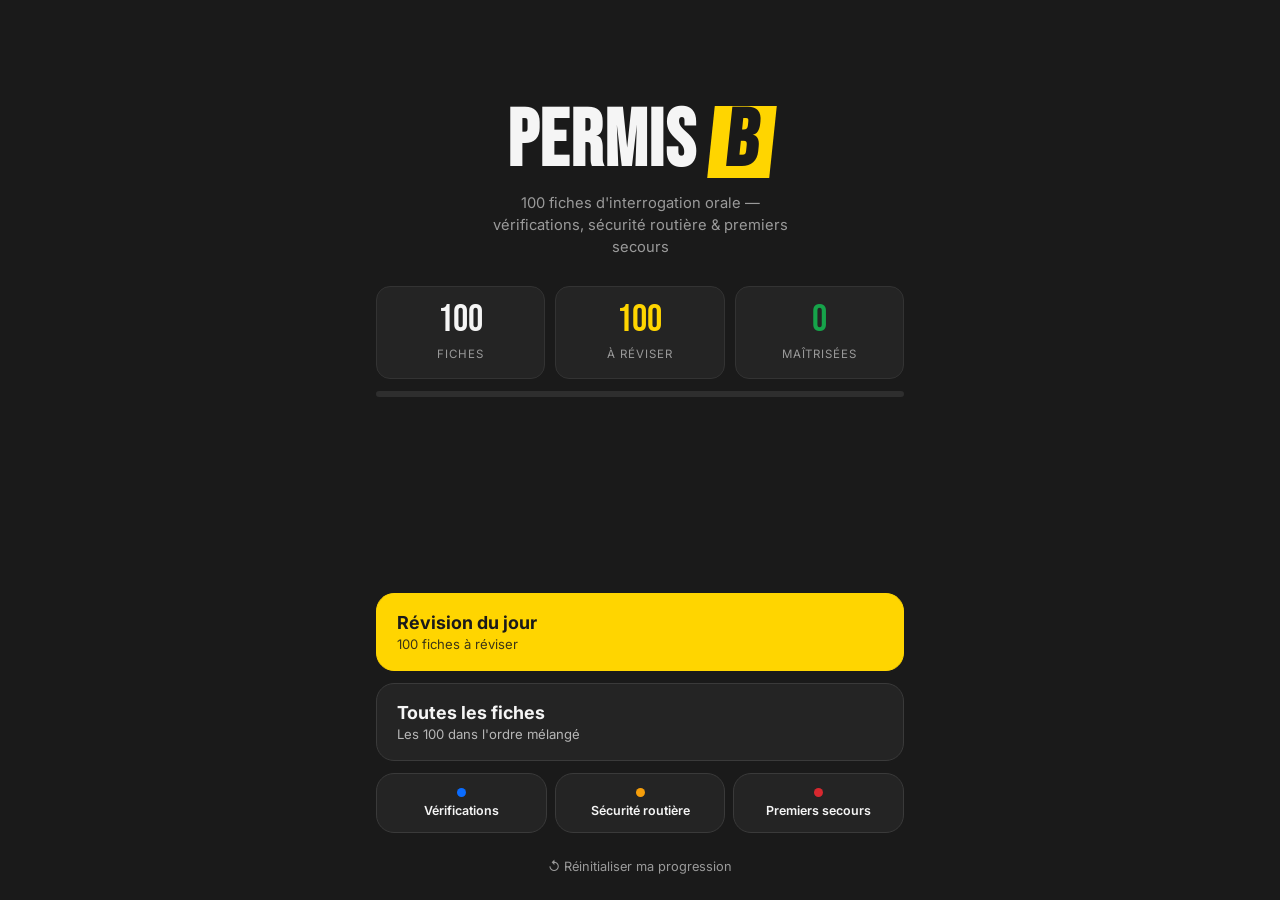
==== index.html @ 2242939f "permis revision v2" ====
<!DOCTYPE html>
<html lang="fr">
<head>
  <meta charset="UTF-8">
  <meta name="viewport" content="width=device-width, initial-scale=1.0, viewport-fit=cover, maximum-scale=1.0, user-scalable=no">
  <meta name="theme-color" content="#1a1a1a">
  <meta name="apple-mobile-web-app-capable" content="yes">
  <meta name="apple-mobile-web-app-status-bar-style" content="black-translucent">
  <meta name="mobile-web-app-capable" content="yes">
  <title>Permis B — 100 fiches</title>
  <link rel="manifest" href="manifest.webmanifest">
  <link href="https://fonts.googleapis.com/css2?family=Bebas+Neue&family=Inter:wght@400;500;600;700;900&display=swap" rel="stylesheet">
  <link rel="stylesheet" href="css/styles.css">
</head>
<body>
  <!-- ÉCRAN D'ACCUEIL -->
  <section id="screen-home" class="screen is-active">
    <header class="home-header">
      <h1>PERMIS <span class="hl">B</span></h1>
      <p class="tagline">100 fiches d'interrogation orale — vérifications, sécurité routière &amp; premiers secours</p>
    </header>

    <div class="stats" id="stats">
      <div class="stat"><span class="stat-num" id="stat-total">0</span><span class="stat-lbl">fiches</span></div>
      <div class="stat stat-due"><span class="stat-num" id="stat-due">0</span><span class="stat-lbl">à réviser</span></div>
      <div class="stat stat-ok"><span class="stat-num" id="stat-mastered">0</span><span class="stat-lbl">maîtrisées</span></div>
    </div>

    <div class="progress-line"><div class="progress-line-fill" id="home-progress"></div></div>

    <nav class="modes">
      <button class="mode-btn mode-primary" data-mode="today">
        <span class="mode-title">Révision du jour</span>
        <span class="mode-sub" id="today-sub">Cartes dues aujourd'hui</span>
      </button>
      <button class="mode-btn" data-mode="all">
        <span class="mode-title">Toutes les fiches</span>
        <span class="mode-sub">Les 100 dans l'ordre mélangé</span>
      </button>
      <div class="theme-row">
        <button class="mode-btn mode-small" data-mode="theme" data-theme="verification"><span class="dot dot-verif"></span>Vérifications</button>
        <button class="mode-btn mode-small" data-mode="theme" data-theme="securite_routiere"><span class="dot dot-secu"></span>Sécurité routière</button>
        <button class="mode-btn mode-small" data-mode="theme" data-theme="premiers_secours"><span class="dot dot-secours"></span>Premiers secours</button>
      </div>
    </nav>

    <button class="reset-link" id="reset-btn">↺ Réinitialiser ma progression</button>
  </section>

  <!-- ÉCRAN DE RÉVISION -->
  <section id="screen-study" class="screen">
    <div class="study-top">
      <button class="icon-btn" id="back-btn" aria-label="Retour">‹</button>
      <div class="study-progress"><div class="study-progress-fill" id="study-progress"></div></div>
      <span class="study-count" id="study-count">0/0</span>
    </div>

    <div class="card-wrap">
      <article class="card" id="card">
        <div class="card-scroll">
          <div class="card-badge" id="card-badge">Fiche 1</div>
          <figure class="card-photo" id="card-photo" hidden><img id="card-photo-img" alt="Illustration de la fiche"></figure>
          <div id="card-questions"></div>
          <div id="card-answers" class="answers" hidden></div>
        </div>
      </article>
    </div>

    <div class="actions">
      <button class="reveal-btn" id="reveal-btn">Voir les réponses</button>
      <div class="grade-row" id="grade-row" hidden>
        <button class="grade grade-again" data-grade="again">À revoir</button>
        <button class="grade grade-hard" data-grade="hard">Difficile</button>
        <button class="grade grade-good" data-grade="good">Je savais</button>
      </div>
    </div>
  </section>

  <!-- ÉCRAN FIN DE SESSION -->
  <section id="screen-done" class="screen">
    <div class="done-inner">
      <div class="done-emoji">🎉</div>
      <h2>Session terminée</h2>
      <p id="done-summary"></p>
      <button class="mode-btn mode-primary" id="done-home">Retour à l'accueil</button>
    </div>
  </section>

  <script src="js/data.js"></script>
  <script src="js/srs.js"></script>
  <script src="js/app.js"></script>
</body>
</html>
---- css/styles.css ----
:root{
  --asphalt:#1a1a1a;
  --asphalt-2:#242424;
  --asphalt-3:#2e2e2e;
  --yellow:#FFD500;
  --yellow-dark:#E5C000;
  --red:#D7282F;
  --blue:#0a6cff;
  --green:#16a34a;
  --orange:#f59e0b;
  --line:#f5f5f5;
  --muted:#9a9a9a;
  --radius:18px;
  --safe-b:env(safe-area-inset-bottom,0px);
  --safe-t:env(safe-area-inset-top,0px);
}
*{margin:0;padding:0;box-sizing:border-box;-webkit-tap-highlight-color:transparent;}
[hidden]{display:none!important;}
html,body{height:100%;max-width:100%;overflow-x:hidden;}
body{
  font-family:'Inter',system-ui,sans-serif;
  background:var(--asphalt);
  color:var(--line);
  line-height:1.5;
  overflow:hidden;
  overscroll-behavior:none;
}

/* ---------- structure écrans ---------- */
.screen{
  position:fixed;inset:0;
  display:none;flex-direction:column;
  padding:calc(16px + var(--safe-t)) 16px calc(16px + var(--safe-b));
  width:100%;max-width:560px;margin:0 auto;
  overflow-x:hidden;
}
.screen.is-active{display:flex;}

/* ---------- accueil ---------- */
.home-header{margin-top:8vh;text-align:center;}
.home-header h1{
  font-family:'Bebas Neue',sans-serif;
  font-size:clamp(2.8rem,15vw,5rem);
  letter-spacing:.02em;line-height:.9;overflow-wrap:break-word;
}
.home-header h1 .hl{
  color:var(--asphalt);background:var(--yellow);
  padding:0 .18em;display:inline-block;transform:skew(-6deg);
}
.tagline{color:var(--muted);font-size:.92rem;margin:14px auto 0;max-width:330px;}

.stats{display:flex;gap:10px;margin:28px 0 12px;}
.stat{
  flex:1;min-width:0;background:var(--asphalt-2);border-radius:14px;
  padding:14px 8px;text-align:center;border:1px solid #333;
}
.stat-num{display:block;font-family:'Bebas Neue',sans-serif;font-size:2.4rem;line-height:1;}
.stat-lbl{font-size:.72rem;text-transform:uppercase;letter-spacing:.08em;color:var(--muted);}
.stat-due .stat-num{color:var(--yellow);}
.stat-ok .stat-num{color:var(--green);}

.progress-line{height:6px;background:var(--asphalt-3);border-radius:99px;overflow:hidden;margin-bottom:auto;}
.progress-line-fill{height:100%;width:0;background:var(--green);border-radius:99px;transition:width .4s;}

.modes{display:flex;flex-direction:column;gap:12px;margin:24px 0 16px;}
.mode-btn{
  font-family:inherit;color:var(--line);
  background:var(--asphalt-2);border:1px solid #3a3a3a;border-radius:var(--radius);
  padding:18px 20px;text-align:left;cursor:pointer;
  display:flex;flex-direction:column;gap:3px;transition:transform .08s,background .15s;
}
.mode-btn:active{transform:scale(.98);}
.mode-primary{background:var(--yellow);color:var(--asphalt);border-color:var(--yellow);}
.mode-title{font-weight:700;font-size:1.12rem;}
.mode-sub{font-size:.82rem;opacity:.7;}
.mode-primary .mode-sub{opacity:.85;}
.theme-row{display:flex;gap:8px;}
.mode-small{flex:1;min-width:0;padding:14px 8px;align-items:center;text-align:center;
  font-size:.78rem;font-weight:600;flex-direction:column;justify-content:center;gap:6px;}
.dot{width:9px;height:9px;border-radius:99px;display:inline-block;}
.dot-verif{background:var(--blue);}
.dot-secu{background:var(--orange);}
.dot-secours{background:var(--red);}

.reset-link{
  background:none;border:none;color:var(--muted);font-family:inherit;
  font-size:.8rem;padding:10px;cursor:pointer;align-self:center;
}

/* ---------- révision : barre haute ---------- */
.study-top{display:flex;align-items:center;gap:12px;margin-bottom:14px;}
.icon-btn{
  width:40px;height:40px;flex:0 0 40px;border-radius:12px;border:1px solid #3a3a3a;
  background:var(--asphalt-2);color:var(--line);font-size:1.6rem;line-height:1;cursor:pointer;
}
.study-progress{flex:1;height:6px;background:var(--asphalt-3);border-radius:99px;overflow:hidden;}
.study-progress-fill{height:100%;width:0;background:var(--yellow);border-radius:99px;transition:width .3s;}
.study-count{font-family:'Bebas Neue',sans-serif;font-size:1.3rem;color:var(--muted);min-width:48px;text-align:right;}

/* ---------- carte ---------- */
.card-wrap{flex:1;min-height:0;display:flex;}
.card{
  flex:1;background:#fff;color:var(--asphalt);border-radius:22px;
  box-shadow:0 10px 30px rgba(0,0,0,.4);display:flex;min-height:0;overflow:hidden;
}
.card-scroll{flex:1;overflow-y:auto;padding:22px 20px 24px;-webkit-overflow-scrolling:touch;}
.card-badge{
  display:inline-block;font-family:'Bebas Neue',sans-serif;font-size:1.05rem;
  letter-spacing:.04em;background:var(--asphalt);color:#fff;border-radius:8px;
  padding:3px 12px;margin-bottom:16px;
}
.card-photo{margin-bottom:16px;border-radius:14px;overflow:hidden;background:#eee;}
.card-photo img{width:100%;display:block;}

.qitem{margin-bottom:16px;}
.qitem:last-child{margin-bottom:0;}
.role-tag{
  display:inline-block;font-size:.68rem;font-weight:700;text-transform:uppercase;
  letter-spacing:.06em;padding:3px 9px;border-radius:99px;margin-bottom:6px;color:#fff;
}
.role-verification{background:var(--blue);}
.role-manipulation{background:#0a3a8a;}
.role-securite_routiere{background:var(--orange);color:#1a1a1a;}
.role-premiers_secours{background:var(--red);}
.qtext{font-weight:600;font-size:1.06rem;}
.atext{margin-top:7px;color:#333;font-size:1rem;white-space:pre-line;
  border-left:3px solid var(--yellow);padding:4px 0 4px 12px;background:#fffbe6;border-radius:0 8px 8px 0;}
.atext.empty{color:#888;font-style:italic;background:#f4f4f4;border-left-color:#ccc;}

.answers{margin-top:6px;}
.divider{height:1px;background:#eee;margin:18px 0;}

/* ---------- actions bas ---------- */
.actions{padding-top:16px;}
.reveal-btn{
  width:100%;padding:18px;border:none;border-radius:16px;cursor:pointer;
  font-family:inherit;font-weight:700;font-size:1.1rem;background:var(--yellow);color:var(--asphalt);
}
.reveal-btn:active{transform:scale(.99);}
.grade-row{display:flex;gap:10px;}
.grade{
  flex:1;padding:16px 8px;border:none;border-radius:16px;cursor:pointer;
  font-family:inherit;font-weight:700;font-size:.98rem;color:#fff;
  display:flex;flex-direction:column;align-items:center;gap:2px;line-height:1.1;
}
.grade small{font-weight:500;font-size:.66rem;opacity:.85;}
.grade:active{transform:scale(.97);}
.grade-again{background:var(--red);}
.grade-hard{background:var(--orange);color:#1a1a1a;}
.grade-good{background:var(--green);}

/* ---------- fin ---------- */
#screen-done .done-inner{margin:auto;text-align:center;display:flex;flex-direction:column;gap:14px;align-items:center;}
.done-emoji{font-size:4rem;}
#screen-done h2{font-family:'Bebas Neue',sans-serif;font-size:2.6rem;}
#done-summary{color:var(--muted);max-width:300px;}
#done-home{max-width:280px;}

@media(min-width:480px){ .home-header{margin-top:10vh;} }
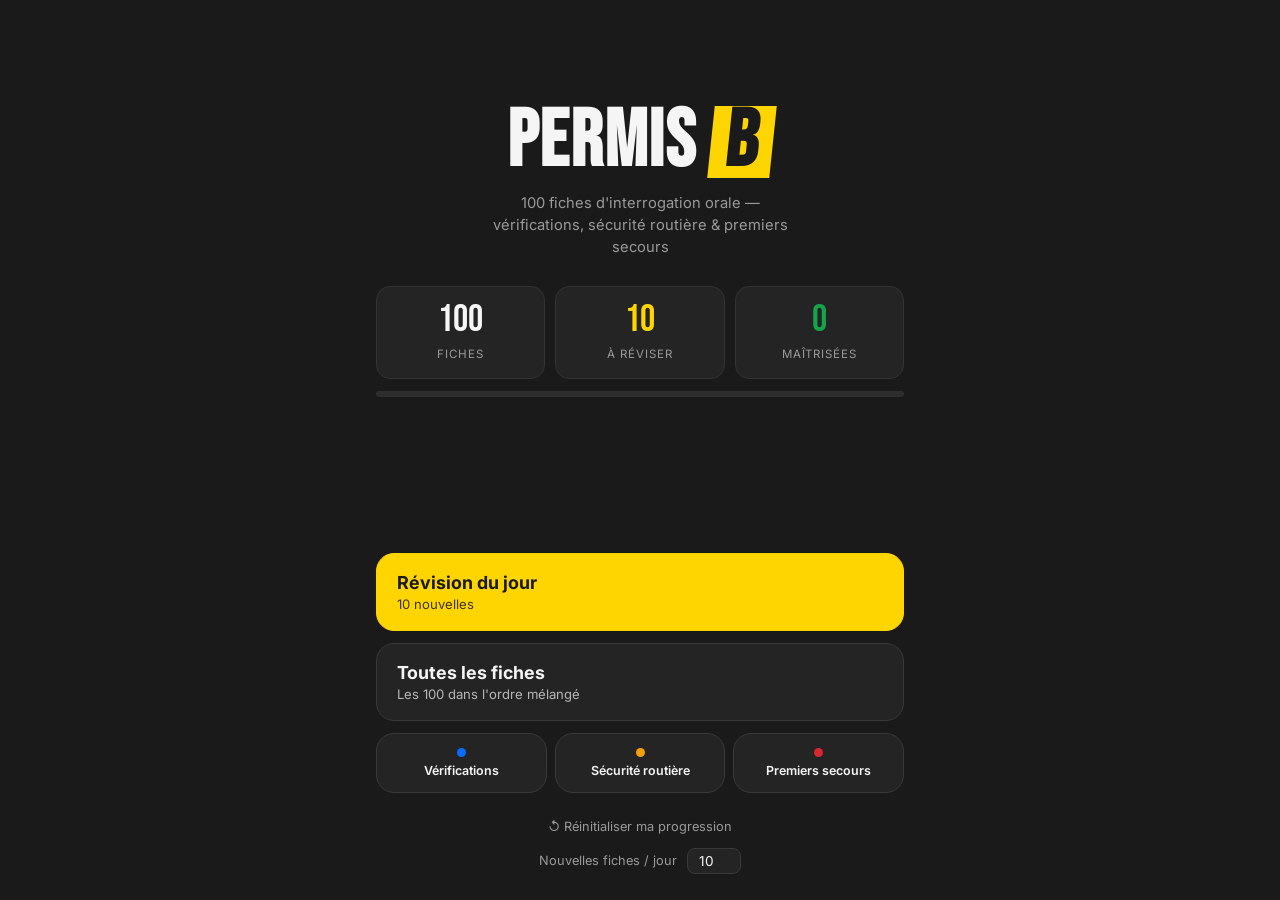
==== commit 54035716: "Settings + rewrite some texts" ====
--- a/index.html
+++ b/index.html
@@ -45,6 +45,10 @@
     </nav>
 
     <button class="reset-link" id="reset-btn">↺ Réinitialiser ma progression</button>
+    <div class="settings-row">
+      <label for="setting-new-per-day">Nouvelles fiches / jour</label>
+      <input type="number" id="setting-new-per-day" min="1" max="100" value="10">
+    </div>
   </section>
 
   <!-- ÉCRAN DE RÉVISION -->
--- a/css/styles.css
+++ b/css/styles.css
@@ -86,6 +86,15 @@
   background:none;border:none;color:var(--muted);font-family:inherit;
   font-size:.8rem;padding:10px;cursor:pointer;align-self:center;
 }
+.settings-row{
+  display:flex;align-items:center;justify-content:center;gap:10px;
+  color:var(--muted);font-size:.8rem;padding:4px 10px 10px;
+}
+.settings-row input[type=number]{
+  width:54px;background:var(--asphalt-2);border:1px solid #3a3a3a;
+  border-radius:8px;color:var(--line);font-family:inherit;font-size:.85rem;
+  padding:4px 8px;text-align:center;
+}
 
 /* ---------- révision : barre haute ---------- */
 .study-top{display:flex;align-items:center;gap:12px;margin-bottom:14px;}
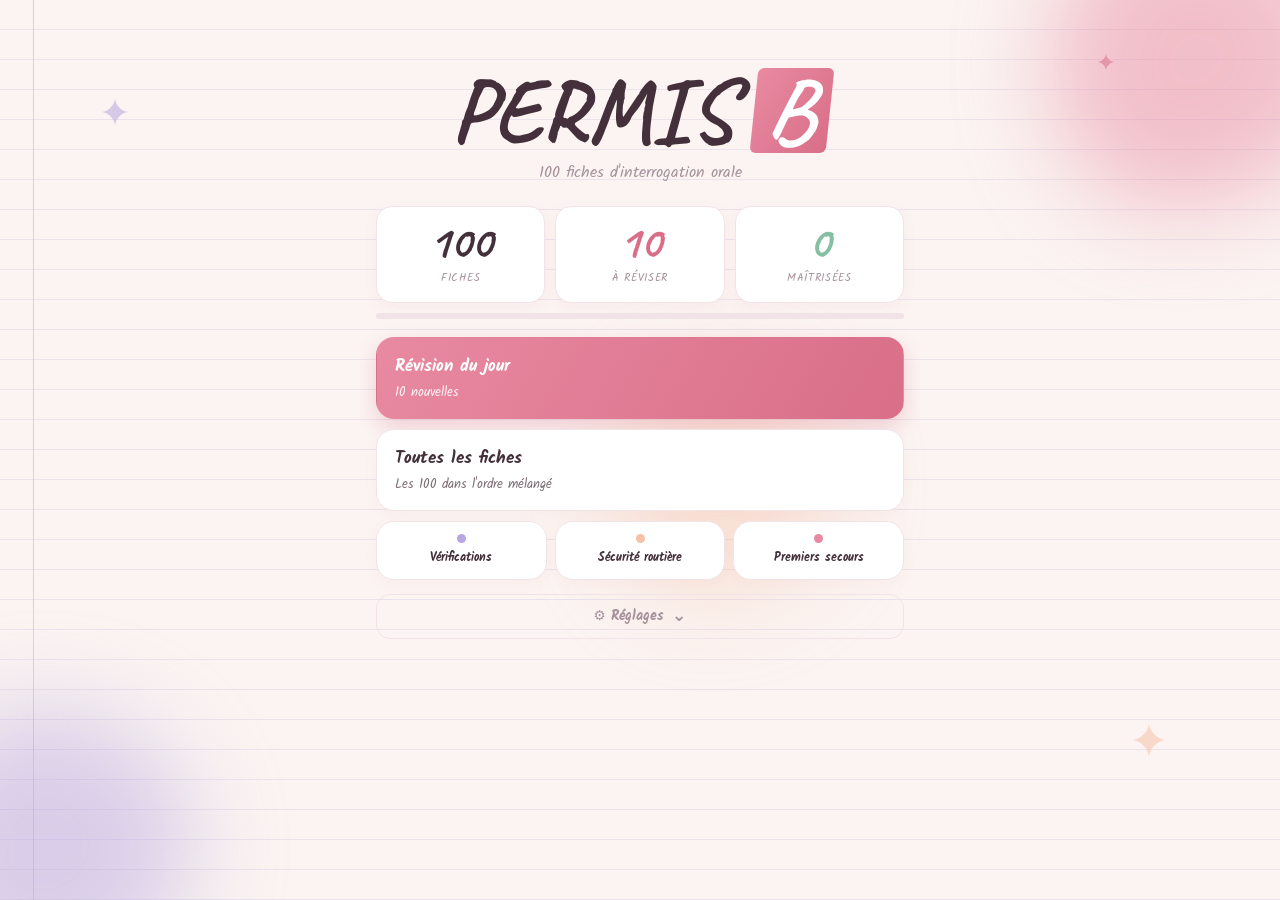
==== commit ad75ae84: "UI, UX rework" ====
--- a/index.html
+++ b/index.html
@@ -3,21 +3,31 @@
 <head>
   <meta charset="UTF-8">
   <meta name="viewport" content="width=device-width, initial-scale=1.0, viewport-fit=cover, maximum-scale=1.0, user-scalable=no">
-  <meta name="theme-color" content="#1a1a1a">
-  <meta name="apple-mobile-web-app-capable" content="yes">
-  <meta name="apple-mobile-web-app-status-bar-style" content="black-translucent">
-  <meta name="mobile-web-app-capable" content="yes">
+  <meta name="theme-color" content="#FBF4F2">
   <title>Permis B — 100 fiches</title>
-  <link rel="manifest" href="manifest.webmanifest">
-  <link href="https://fonts.googleapis.com/css2?family=Bebas+Neue&family=Inter:wght@400;500;600;700;900&display=swap" rel="stylesheet">
+  <link rel="preconnect" href="https://fonts.googleapis.com">
+  <link rel="preconnect" href="https://fonts.gstatic.com" crossorigin>
+  <link href="https://fonts.googleapis.com/css2?family=Caveat:wght@500;700&family=Kalam:wght@400;700&display=swap" rel="stylesheet">
   <link rel="stylesheet" href="css/styles.css">
 </head>
 <body>
+  <!-- décor abstrait -->
+  <div class="bg-decor" aria-hidden="true">
+    <span class="blob blob-1"></span>
+    <span class="blob blob-2"></span>
+    <span class="blob blob-3"></span>
+
+    <!-- petites étoiles SVG (recolorées via la palette) -->
+    <svg class="doodle spark spark-1" viewBox="0 0 24 24"><path d="M12 0c1.1 6.3 5.7 10.9 12 12-6.3 1.1-10.9 5.7-12 12-1.1-6.3-5.7-10.9-12-12C6.3 10.9 10.9 6.3 12 0Z"/></svg>
+    <svg class="doodle spark spark-2" viewBox="0 0 24 24"><path d="M12 0c1.1 6.3 5.7 10.9 12 12-6.3 1.1-10.9 5.7-12 12-1.1-6.3-5.7-10.9-12-12C6.3 10.9 10.9 6.3 12 0Z"/></svg>
+    <svg class="doodle spark spark-3" viewBox="0 0 24 24"><path d="M12 0c1.1 6.3 5.7 10.9 12 12-6.3 1.1-10.9 5.7-12 12-1.1-6.3-5.7-10.9-12-12C6.3 10.9 10.9 6.3 12 0Z"/></svg>
+  </div>
+
   <!-- ÉCRAN D'ACCUEIL -->
   <section id="screen-home" class="screen is-active">
     <header class="home-header">
       <h1>PERMIS <span class="hl">B</span></h1>
-      <p class="tagline">100 fiches d'interrogation orale — vérifications, sécurité routière &amp; premiers secours</p>
+      <p class="tagline">100 fiches d'interrogation orale</p>
     </header>
 
     <div class="stats" id="stats">
@@ -44,10 +54,22 @@
       </div>
     </nav>
 
-    <button class="reset-link" id="reset-btn">↺ Réinitialiser ma progression</button>
-    <div class="settings-row">
-      <label for="setting-new-per-day">Nouvelles fiches / jour</label>
-      <input type="number" id="setting-new-per-day" min="1" max="100" value="10">
+    <div class="settings">
+      <button class="settings-toggle" id="settings-toggle" aria-expanded="false" aria-controls="settings-panel">
+        <span>⚙ Réglages</span>
+        <span class="chev">⌄</span>
+      </button>
+      <div class="settings-panel" id="settings-panel" hidden>
+        <div class="setting">
+          <span class="setting-label">Nouvelles fiches / jour</span>
+          <div class="stepper">
+            <button class="step-btn" id="npd-minus" aria-label="Diminuer">−</button>
+            <span class="step-val" id="setting-new-per-day-val">10</span>
+            <button class="step-btn" id="npd-plus" aria-label="Augmenter">+</button>
+          </div>
+        </div>
+        <button class="reset-link" id="reset-btn">↺ Réinitialiser ma progression</button>
+      </div>
     </div>
   </section>
 
@@ -73,9 +95,9 @@
     <div class="actions">
       <button class="reveal-btn" id="reveal-btn">Voir les réponses</button>
       <div class="grade-row" id="grade-row" hidden>
-        <button class="grade grade-again" data-grade="again">À revoir</button>
-        <button class="grade grade-hard" data-grade="hard">Difficile</button>
-        <button class="grade grade-good" data-grade="good">Je savais</button>
+        <button class="grade grade-again" data-grade="again">À revoir<small id="iv-again"></small></button>
+        <button class="grade grade-hard" data-grade="hard">Difficile<small id="iv-hard"></small></button>
+        <button class="grade grade-good" data-grade="good">Je savais<small id="iv-good"></small></button>
       </div>
     </div>
   </section>
--- a/css/styles.css
+++ b/css/styles.css
@@ -1,15 +1,18 @@
 :root{
-  --asphalt:#1a1a1a;
-  --asphalt-2:#242424;
-  --asphalt-3:#2e2e2e;
-  --yellow:#FFD500;
-  --yellow-dark:#E5C000;
-  --red:#D7282F;
-  --blue:#0a6cff;
-  --green:#16a34a;
-  --orange:#f59e0b;
-  --line:#f5f5f5;
-  --muted:#9a9a9a;
+  /* palette douce, blog perso / abstrait */
+  --bg:#FBF4F2;          /* crème rosé */
+  --surface:#FFFFFF;
+  --surface-2:#FCEDF1;   /* rose très clair */
+  --ink:#43303A;         /* prune sombre chaud */
+  --muted:#A6929C;
+  --rose:#E88AA1;        /* accent principal */
+  --rose-deep:#D96E88;
+  --lavender:#B7A6E0;
+  --peach:#F6C2A6;
+  --sage:#86C0A2;        /* réussite */
+  --coral:#EE9079;       /* difficile */
+  --red:#E36C7C;         /* à revoir */
+  --line-soft:#F1E3E8;
   --radius:18px;
   --safe-b:env(safe-area-inset-bottom,0px);
   --safe-t:env(safe-area-inset-top,0px);
@@ -18,107 +21,159 @@
 [hidden]{display:none!important;}
 html,body{height:100%;max-width:100%;overflow-x:hidden;}
 body{
-  font-family:'Inter',system-ui,sans-serif;
-  background:var(--asphalt);
-  color:var(--line);
-  line-height:1.5;
+  font-family:'Kalam',system-ui,sans-serif;
+  color:var(--ink);
+  line-height:1.55;
   overflow:hidden;
   overscroll-behavior:none;
+  /* fond « cahier d'école » : marge rose + lignes Seyès */
+  background-color:var(--bg);
+  background-image:
+    linear-gradient(90deg, transparent 33px, rgba(227,108,124,.32) 33px, rgba(227,108,124,.32) 34px, transparent 34px),
+    repeating-linear-gradient(transparent 0 29px, rgba(150,140,205,.17) 29px 30px);
+  background-attachment:fixed;
+}
+
+/* ---------- décor abstrait en fond ---------- */
+.bg-decor{position:fixed;inset:0;overflow:hidden;z-index:-1;pointer-events:none;}
+.blob{position:absolute;border-radius:46% 54% 60% 40%/52% 48% 52% 48%;filter:blur(48px);opacity:.5;}
+.blob-1{width:300px;height:300px;background:var(--rose);top:-90px;right:-70px;}
+.blob-2{width:280px;height:280px;background:var(--lavender);bottom:-90px;left:-90px;}
+.blob-3{width:220px;height:220px;background:var(--peach);top:42%;left:48%;opacity:.4;}
+
+/* petites illustrations SVG */
+.doodle{position:absolute;color:var(--rose);fill:currentColor;}
+.doodle [fill="none"]{fill:none;}
+.spark{opacity:.55;animation:twinkle 4s ease-in-out infinite;}
+.spark-1{top:11%;left:8%;width:26px;color:var(--lavender);}
+.spark-2{top:6%;right:13%;width:16px;color:var(--rose-deep);animation-delay:1.2s;}
+.spark-3{bottom:16%;right:9%;width:32px;color:var(--peach);animation-delay:2.1s;}
+
+@keyframes twinkle{0%,100%{opacity:.25;transform:scale(.9);}50%{opacity:.6;transform:scale(1.1);}}
+@media(prefers-reduced-motion:reduce){
+  .spark{animation:none;}
 }
 
 /* ---------- structure écrans ---------- */
 .screen{
   position:fixed;inset:0;
   display:none;flex-direction:column;
-  padding:calc(16px + var(--safe-t)) 16px calc(16px + var(--safe-b));
+  padding:calc(14px + var(--safe-t)) 16px calc(14px + var(--safe-b));
   width:100%;max-width:560px;margin:0 auto;
   overflow-x:hidden;
 }
 .screen.is-active{display:flex;}
+#screen-home{overflow-y:auto;-webkit-overflow-scrolling:touch;}
+#screen-home::-webkit-scrollbar{display:none;}
 
 /* ---------- accueil ---------- */
-.home-header{margin-top:8vh;text-align:center;}
+.home-header{margin-top:4vh;text-align:center;}
 .home-header h1{
-  font-family:'Bebas Neue',sans-serif;
-  font-size:clamp(2.8rem,15vw,5rem);
-  letter-spacing:.02em;line-height:.9;overflow-wrap:break-word;
+  font-family:'Caveat',cursive;font-weight:700;
+  font-size:clamp(3.4rem,16vw,5.6rem);
+  letter-spacing:0;line-height:.95;overflow-wrap:break-word;color:var(--ink);
 }
 .home-header h1 .hl{
-  color:var(--asphalt);background:var(--yellow);
-  padding:0 .18em;display:inline-block;transform:skew(-6deg);
-}
-.tagline{color:var(--muted);font-size:.92rem;margin:14px auto 0;max-width:330px;}
-
-.stats{display:flex;gap:10px;margin:28px 0 12px;}
+  color:#fff;background:linear-gradient(120deg,var(--rose),var(--rose-deep));
+  padding:0 .16em;display:inline-block;transform:skew(-6deg);border-radius:6px;
+}
+.tagline{color:var(--muted);font-size:1rem;margin:8px auto 0;max-width:300px;}
+
+.stats{display:flex;gap:10px;margin:20px 0 10px;}
 .stat{
-  flex:1;min-width:0;background:var(--asphalt-2);border-radius:14px;
-  padding:14px 8px;text-align:center;border:1px solid #333;
-}
-.stat-num{display:block;font-family:'Bebas Neue',sans-serif;font-size:2.4rem;line-height:1;}
-.stat-lbl{font-size:.72rem;text-transform:uppercase;letter-spacing:.08em;color:var(--muted);}
-.stat-due .stat-num{color:var(--yellow);}
-.stat-ok .stat-num{color:var(--green);}
-
-.progress-line{height:6px;background:var(--asphalt-3);border-radius:99px;overflow:hidden;margin-bottom:auto;}
-.progress-line-fill{height:100%;width:0;background:var(--green);border-radius:99px;transition:width .4s;}
-
-.modes{display:flex;flex-direction:column;gap:12px;margin:24px 0 16px;}
+  flex:1;min-width:0;background:var(--surface);border-radius:16px;
+  padding:12px 8px;text-align:center;border:1px solid var(--line-soft);
+  box-shadow:0 4px 14px rgba(217,110,136,.06);
+}
+.stat-num{display:block;font-family:'Caveat',cursive;font-weight:700;font-size:2.9rem;line-height:1;color:var(--ink);}
+.stat-lbl{font-size:.7rem;text-transform:uppercase;letter-spacing:.06em;color:var(--muted);}
+.stat-due .stat-num{color:var(--rose-deep);}
+.stat-ok .stat-num{color:var(--sage);}
+
+.progress-line{height:6px;background:var(--line-soft);border-radius:99px;overflow:hidden;margin-bottom:18px;}
+.progress-line-fill{height:100%;width:0;background:linear-gradient(90deg,var(--sage),#9fd0b6);border-radius:99px;transition:width .4s;}
+
+.modes{display:flex;flex-direction:column;gap:10px;}
 .mode-btn{
-  font-family:inherit;color:var(--line);
-  background:var(--asphalt-2);border:1px solid #3a3a3a;border-radius:var(--radius);
-  padding:18px 20px;text-align:left;cursor:pointer;
-  display:flex;flex-direction:column;gap:3px;transition:transform .08s,background .15s;
+  font-family:inherit;color:var(--ink);
+  background:var(--surface);border:1px solid var(--line-soft);border-radius:var(--radius);
+  padding:15px 18px;text-align:left;cursor:pointer;
+  display:flex;flex-direction:column;gap:2px;transition:transform .08s,box-shadow .15s;
+  box-shadow:0 4px 14px rgba(217,110,136,.05);
 }
 .mode-btn:active{transform:scale(.98);}
-.mode-primary{background:var(--yellow);color:var(--asphalt);border-color:var(--yellow);}
-.mode-title{font-weight:700;font-size:1.12rem;}
-.mode-sub{font-size:.82rem;opacity:.7;}
-.mode-primary .mode-sub{opacity:.85;}
+.mode-primary{
+  background:linear-gradient(120deg,var(--rose),var(--rose-deep));
+  color:#fff;border-color:transparent;box-shadow:0 8px 20px rgba(217,110,136,.28);
+}
+.mode-title{font-weight:700;font-size:1.05rem;}
+.mode-sub{font-size:.8rem;opacity:.7;}
+.mode-primary .mode-sub{opacity:.92;}
 .theme-row{display:flex;gap:8px;}
-.mode-small{flex:1;min-width:0;padding:14px 8px;align-items:center;text-align:center;
-  font-size:.78rem;font-weight:600;flex-direction:column;justify-content:center;gap:6px;}
+.mode-small{flex:1;min-width:0;padding:12px 6px;align-items:center;text-align:center;
+  font-size:.74rem;font-weight:600;flex-direction:column;justify-content:center;gap:5px;}
 .dot{width:9px;height:9px;border-radius:99px;display:inline-block;}
-.dot-verif{background:var(--blue);}
-.dot-secu{background:var(--orange);}
-.dot-secours{background:var(--red);}
-
+.dot-verif{background:var(--lavender);}
+.dot-secu{background:var(--peach);}
+.dot-secours{background:var(--rose);}
+
+/* ---------- réglages repliables ---------- */
+.settings{margin-top:14px;}
+.settings-toggle{
+  display:flex;align-items:center;justify-content:center;gap:8px;
+  width:100%;background:transparent;border:1px solid var(--line-soft);
+  border-radius:14px;padding:11px;color:var(--muted);font-family:inherit;
+  font-weight:600;font-size:.85rem;cursor:pointer;
+}
+.settings-toggle .chev{transition:transform .25s;font-size:1.1rem;line-height:1;}
+.settings-toggle.is-open{color:var(--ink);}
+.settings-toggle.is-open .chev{transform:rotate(180deg);}
+.settings-panel{
+  background:var(--surface);border:1px solid var(--line-soft);
+  border-radius:14px;margin-top:8px;padding:14px;
+  display:flex;flex-direction:column;gap:14px;
+  box-shadow:0 4px 14px rgba(217,110,136,.05);
+}
+.setting{display:flex;align-items:center;justify-content:space-between;gap:10px;}
+.setting-label{font-size:.84rem;color:var(--ink);font-weight:500;}
+.stepper{display:flex;align-items:center;gap:4px;background:var(--surface-2);border-radius:99px;padding:4px;}
+.step-btn{
+  width:34px;height:34px;border-radius:99px;border:none;cursor:pointer;
+  background:#fff;color:var(--rose-deep);font-size:1.35rem;line-height:1;
+  font-family:inherit;font-weight:700;box-shadow:0 1px 3px rgba(0,0,0,.08);
+  display:flex;align-items:center;justify-content:center;
+}
+.step-btn:active{transform:scale(.92);}
+.step-val{min-width:32px;text-align:center;font-weight:700;font-size:1.05rem;color:var(--ink);}
 .reset-link{
   background:none;border:none;color:var(--muted);font-family:inherit;
-  font-size:.8rem;padding:10px;cursor:pointer;align-self:center;
-}
-.settings-row{
-  display:flex;align-items:center;justify-content:center;gap:10px;
-  color:var(--muted);font-size:.8rem;padding:4px 10px 10px;
-}
-.settings-row input[type=number]{
-  width:54px;background:var(--asphalt-2);border:1px solid #3a3a3a;
-  border-radius:8px;color:var(--line);font-family:inherit;font-size:.85rem;
-  padding:4px 8px;text-align:center;
+  font-size:.8rem;padding:6px;cursor:pointer;align-self:center;
 }
 
 /* ---------- révision : barre haute ---------- */
 .study-top{display:flex;align-items:center;gap:12px;margin-bottom:14px;}
 .icon-btn{
-  width:40px;height:40px;flex:0 0 40px;border-radius:12px;border:1px solid #3a3a3a;
-  background:var(--asphalt-2);color:var(--line);font-size:1.6rem;line-height:1;cursor:pointer;
-}
-.study-progress{flex:1;height:6px;background:var(--asphalt-3);border-radius:99px;overflow:hidden;}
-.study-progress-fill{height:100%;width:0;background:var(--yellow);border-radius:99px;transition:width .3s;}
-.study-count{font-family:'Bebas Neue',sans-serif;font-size:1.3rem;color:var(--muted);min-width:48px;text-align:right;}
+  width:40px;height:40px;flex:0 0 40px;border-radius:12px;border:1px solid var(--line-soft);
+  background:var(--surface);color:var(--ink);font-size:1.6rem;line-height:1;cursor:pointer;
+}
+.study-progress{flex:1;height:6px;background:var(--line-soft);border-radius:99px;overflow:hidden;}
+.study-progress-fill{height:100%;width:0;background:linear-gradient(90deg,var(--rose),var(--rose-deep));border-radius:99px;transition:width .3s;}
+.study-count{font-family:'Caveat',cursive;font-weight:700;font-size:1.7rem;color:var(--muted);min-width:48px;text-align:right;}
 
 /* ---------- carte ---------- */
 .card-wrap{flex:1;min-height:0;display:flex;}
 .card{
-  flex:1;background:#fff;color:var(--asphalt);border-radius:22px;
-  box-shadow:0 10px 30px rgba(0,0,0,.4);display:flex;min-height:0;overflow:hidden;
+  flex:1;background:var(--surface);color:var(--ink);border-radius:22px;
+  box-shadow:0 12px 34px rgba(217,110,136,.16);display:flex;min-height:0;overflow:hidden;
+  border:1px solid var(--line-soft);
 }
 .card-scroll{flex:1;overflow-y:auto;padding:22px 20px 24px;-webkit-overflow-scrolling:touch;}
 .card-badge{
-  display:inline-block;font-family:'Bebas Neue',sans-serif;font-size:1.05rem;
-  letter-spacing:.04em;background:var(--asphalt);color:#fff;border-radius:8px;
-  padding:3px 12px;margin-bottom:16px;
-}
-.card-photo{margin-bottom:16px;border-radius:14px;overflow:hidden;background:#eee;}
+  display:inline-block;font-family:'Caveat',cursive;font-weight:700;font-size:1.4rem;
+  letter-spacing:.02em;background:linear-gradient(120deg,var(--rose),var(--rose-deep));color:#fff;border-radius:8px;
+  padding:2px 14px;margin-bottom:16px;
+}
+.card-photo{margin-bottom:16px;border-radius:14px;overflow:hidden;background:var(--surface-2);}
 .card-photo img{width:100%;display:block;}
 
 .qitem{margin-bottom:16px;}
@@ -127,23 +182,25 @@
   display:inline-block;font-size:.68rem;font-weight:700;text-transform:uppercase;
   letter-spacing:.06em;padding:3px 9px;border-radius:99px;margin-bottom:6px;color:#fff;
 }
-.role-verification{background:var(--blue);}
-.role-manipulation{background:#0a3a8a;}
-.role-securite_routiere{background:var(--orange);color:#1a1a1a;}
-.role-premiers_secours{background:var(--red);}
-.qtext{font-weight:600;font-size:1.06rem;}
-.atext{margin-top:7px;color:#333;font-size:1rem;white-space:pre-line;
-  border-left:3px solid var(--yellow);padding:4px 0 4px 12px;background:#fffbe6;border-radius:0 8px 8px 0;}
-.atext.empty{color:#888;font-style:italic;background:#f4f4f4;border-left-color:#ccc;}
+.role-verification{background:var(--lavender);}
+.role-manipulation{background:#9385C7;}
+.role-securite_routiere{background:var(--peach);color:#7a4a2e;}
+.role-premiers_secours{background:var(--rose);}
+.qtext{font-weight:700;font-size:1.2rem;color:var(--ink);}
+.atext{margin-top:7px;color:#5c4a53;font-size:1.14rem;white-space:pre-line;
+  border-left:3px solid var(--rose);padding:6px 0 6px 12px;background:var(--surface-2);border-radius:0 8px 8px 0;}
+.atext.empty{color:#a08e98;font-style:italic;background:#f6f0f2;border-left-color:#e2d3d9;}
 
 .answers{margin-top:6px;}
-.divider{height:1px;background:#eee;margin:18px 0;}
+.divider{height:1px;background:var(--line-soft);margin:18px 0;}
 
 /* ---------- actions bas ---------- */
 .actions{padding-top:16px;}
 .reveal-btn{
   width:100%;padding:18px;border:none;border-radius:16px;cursor:pointer;
-  font-family:inherit;font-weight:700;font-size:1.1rem;background:var(--yellow);color:var(--asphalt);
+  font-family:inherit;font-weight:700;font-size:1.1rem;
+  background:linear-gradient(120deg,var(--rose),var(--rose-deep));color:#fff;
+  box-shadow:0 8px 20px rgba(217,110,136,.28);
 }
 .reveal-btn:active{transform:scale(.99);}
 .grade-row{display:flex;gap:10px;}
@@ -152,17 +209,17 @@
   font-family:inherit;font-weight:700;font-size:.98rem;color:#fff;
   display:flex;flex-direction:column;align-items:center;gap:2px;line-height:1.1;
 }
-.grade small{font-weight:500;font-size:.66rem;opacity:.85;}
+.grade small{font-weight:400;font-size:.82rem;opacity:.9;}
 .grade:active{transform:scale(.97);}
 .grade-again{background:var(--red);}
-.grade-hard{background:var(--orange);color:#1a1a1a;}
-.grade-good{background:var(--green);}
+.grade-hard{background:var(--coral);}
+.grade-good{background:var(--sage);}
 
 /* ---------- fin ---------- */
 #screen-done .done-inner{margin:auto;text-align:center;display:flex;flex-direction:column;gap:14px;align-items:center;}
 .done-emoji{font-size:4rem;}
-#screen-done h2{font-family:'Bebas Neue',sans-serif;font-size:2.6rem;}
+#screen-done h2{font-family:'Caveat',cursive;font-weight:700;font-size:3.4rem;color:var(--ink);}
 #done-summary{color:var(--muted);max-width:300px;}
 #done-home{max-width:280px;}
 
-@media(min-width:480px){ .home-header{margin-top:10vh;} }
+@media(min-width:480px){ .home-header{margin-top:6vh;} }
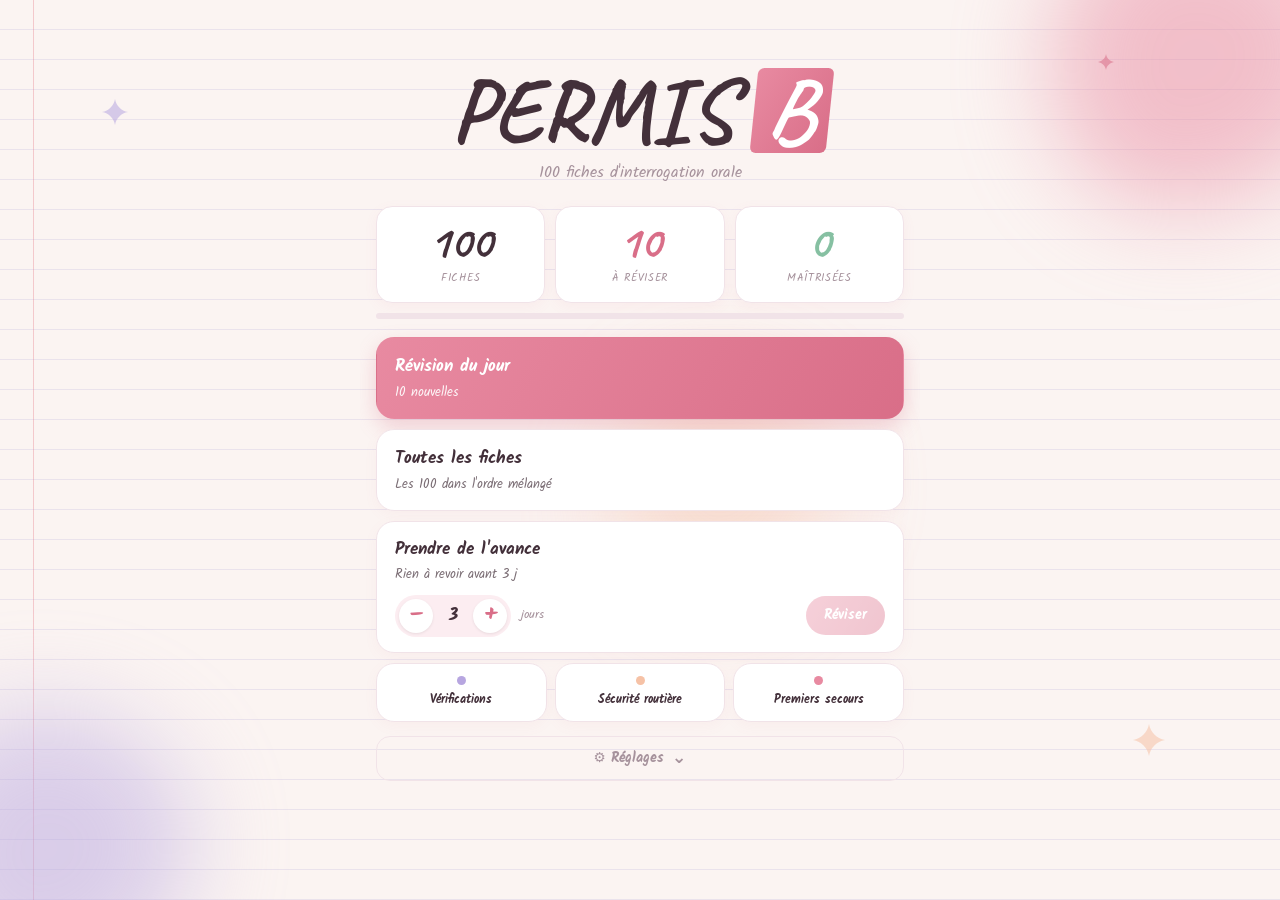
==== commit c2d7f630: "learn next days new feature" ====
--- a/index.html
+++ b/index.html
@@ -47,6 +47,21 @@
         <span class="mode-title">Toutes les fiches</span>
         <span class="mode-sub">Les 100 dans l'ordre mélangé</span>
       </button>
+      <div class="mode-btn mode-advance">
+        <div class="mode-advance-top">
+          <span class="mode-title">Prendre de l'avance</span>
+          <span class="mode-sub" id="ahead-sub">Réviser ce qui arrive bientôt</span>
+        </div>
+        <div class="mode-advance-row">
+          <div class="stepper">
+            <button class="step-btn" id="ahead-minus" type="button" aria-label="Diminuer">−</button>
+            <span class="step-val" id="ahead-days-val">3</span>
+            <button class="step-btn" id="ahead-plus" type="button" aria-label="Augmenter">+</button>
+          </div>
+          <span class="advance-unit">jours</span>
+          <button class="advance-start-btn" id="ahead-start" type="button" data-mode="ahead">Réviser</button>
+        </div>
+      </div>
       <div class="theme-row">
         <button class="mode-btn mode-small" data-mode="theme" data-theme="verification"><span class="dot dot-verif"></span>Vérifications</button>
         <button class="mode-btn mode-small" data-mode="theme" data-theme="securite_routiere"><span class="dot dot-secu"></span>Sécurité routière</button>
@@ -99,6 +114,7 @@
         <button class="grade grade-hard" data-grade="hard">Difficile<small id="iv-hard"></small></button>
         <button class="grade grade-good" data-grade="good">Je savais<small id="iv-good"></small></button>
       </div>
+      <button class="edit-toggle-btn" id="edit-toggle" hidden>✎ Modifier le texte</button>
     </div>
   </section>
 
@@ -112,6 +128,9 @@
     </div>
   </section>
 
+  <!-- visionneuse plein écran pour les photos illustrant une question -->
+  <div class="lightbox" id="lightbox" hidden><img id="lightbox-img" alt=""></div>
+
   <script src="js/data.js"></script>
   <script src="js/srs.js"></script>
   <script src="js/app.js"></script>
--- a/css/styles.css
+++ b/css/styles.css
@@ -109,6 +109,18 @@
 .mode-title{font-weight:700;font-size:1.05rem;}
 .mode-sub{font-size:.8rem;opacity:.7;}
 .mode-primary .mode-sub{opacity:.92;}
+.mode-advance{gap:10px;cursor:default;}
+.mode-advance:active{transform:none;}
+.mode-advance-top{display:flex;flex-direction:column;gap:2px;}
+.mode-advance-row{display:flex;align-items:center;gap:10px;}
+.advance-unit{font-size:.78rem;color:var(--muted);flex:1;}
+.advance-start-btn{
+  font-family:inherit;font-weight:700;font-size:.85rem;color:#fff;
+  background:linear-gradient(120deg,var(--rose),var(--rose-deep));
+  border:none;border-radius:99px;padding:9px 18px;cursor:pointer;
+}
+.advance-start-btn:active{transform:scale(.96);}
+.advance-start-btn:disabled{opacity:.4;cursor:default;}
 .theme-row{display:flex;gap:8px;}
 .mode-small{flex:1;min-width:0;padding:12px 6px;align-items:center;text-align:center;
   font-size:.74rem;font-weight:600;flex-direction:column;justify-content:center;gap:5px;}
@@ -191,6 +203,16 @@
   border-left:3px solid var(--rose);padding:6px 0 6px 12px;background:var(--surface-2);border-radius:0 8px 8px 0;}
 .atext.empty{color:#a08e98;font-style:italic;background:#f6f0f2;border-left-color:#e2d3d9;}
 
+.qimgs{display:flex;gap:8px;margin-top:10px;flex-wrap:wrap;}
+.qimg-link{display:block;border-radius:10px;overflow:hidden;background:var(--surface-2);
+  border:1px solid var(--line-soft);width:104px;height:104px;flex:0 0 auto;}
+.qimg-link img{width:100%;height:100%;display:block;object-fit:cover;}
+
+.lightbox{position:fixed;inset:0;background:rgba(20,10,15,.86);display:flex;align-items:center;
+  justify-content:center;padding:24px;z-index:50;}
+.lightbox[hidden]{display:none;}
+.lightbox img{max-width:100%;max-height:100%;border-radius:12px;display:block;}
+
 .answers{margin-top:6px;}
 .divider{height:1px;background:var(--line-soft);margin:18px 0;}
 
@@ -215,6 +237,39 @@
 .grade-hard{background:var(--coral);}
 .grade-good{background:var(--sage);}
 
+/* ---------- édition du texte ---------- */
+.edit-toggle-btn{
+  width:100%;margin-top:10px;padding:12px;cursor:pointer;
+  font-family:inherit;font-weight:700;font-size:.96rem;
+  background:var(--surface);color:var(--muted);
+  border:1.5px solid var(--line-soft);border-radius:14px;
+}
+.edit-toggle-btn:active{transform:scale(.99);}
+.edit-field{
+  display:block;width:100%;margin-top:7px;box-sizing:border-box;
+  font-family:inherit;font-size:1.05rem;color:var(--ink);line-height:1.35;
+  background:var(--surface-2);border:1.5px dashed var(--rose);
+  border-radius:10px;padding:8px 10px;resize:vertical;overflow:hidden;
+}
+.edit-field.edit-q{font-weight:700;}
+
+.edit-imgs{margin-top:9px;padding:9px 10px;background:var(--surface-2);
+  border:1.5px dashed var(--rose);border-radius:10px;}
+.edit-imgs-list{display:flex;gap:8px;flex-wrap:wrap;}
+.edit-img-thumb{position:relative;width:64px;height:64px;flex:0 0 auto;
+  border-radius:8px;overflow:hidden;background:var(--surface);}
+.edit-img-thumb img{width:100%;height:100%;display:block;object-fit:cover;}
+.edit-img-remove{position:absolute;top:2px;right:2px;width:20px;height:20px;line-height:18px;
+  padding:0;border:none;border-radius:50%;background:rgba(67,48,58,.78);color:#fff;
+  font-size:.75rem;cursor:pointer;}
+.edit-img-add{display:flex;gap:6px;margin-top:8px;}
+.edit-img-url{flex:1;min-width:0;font-family:inherit;font-size:.88rem;color:var(--ink);
+  background:var(--surface);border:1px solid var(--line-soft);border-radius:8px;padding:6px 8px;}
+.edit-img-add-btn{flex:0 0 auto;font-family:inherit;font-weight:700;font-size:.85rem;
+  color:var(--rose-deep);background:var(--surface);border:1px solid var(--rose);
+  border-radius:8px;padding:6px 10px;cursor:pointer;}
+.edit-img-add-btn:active{transform:scale(.97);}
+
 /* ---------- fin ---------- */
 #screen-done .done-inner{margin:auto;text-align:center;display:flex;flex-direction:column;gap:14px;align-items:center;}
 .done-emoji{font-size:4rem;}
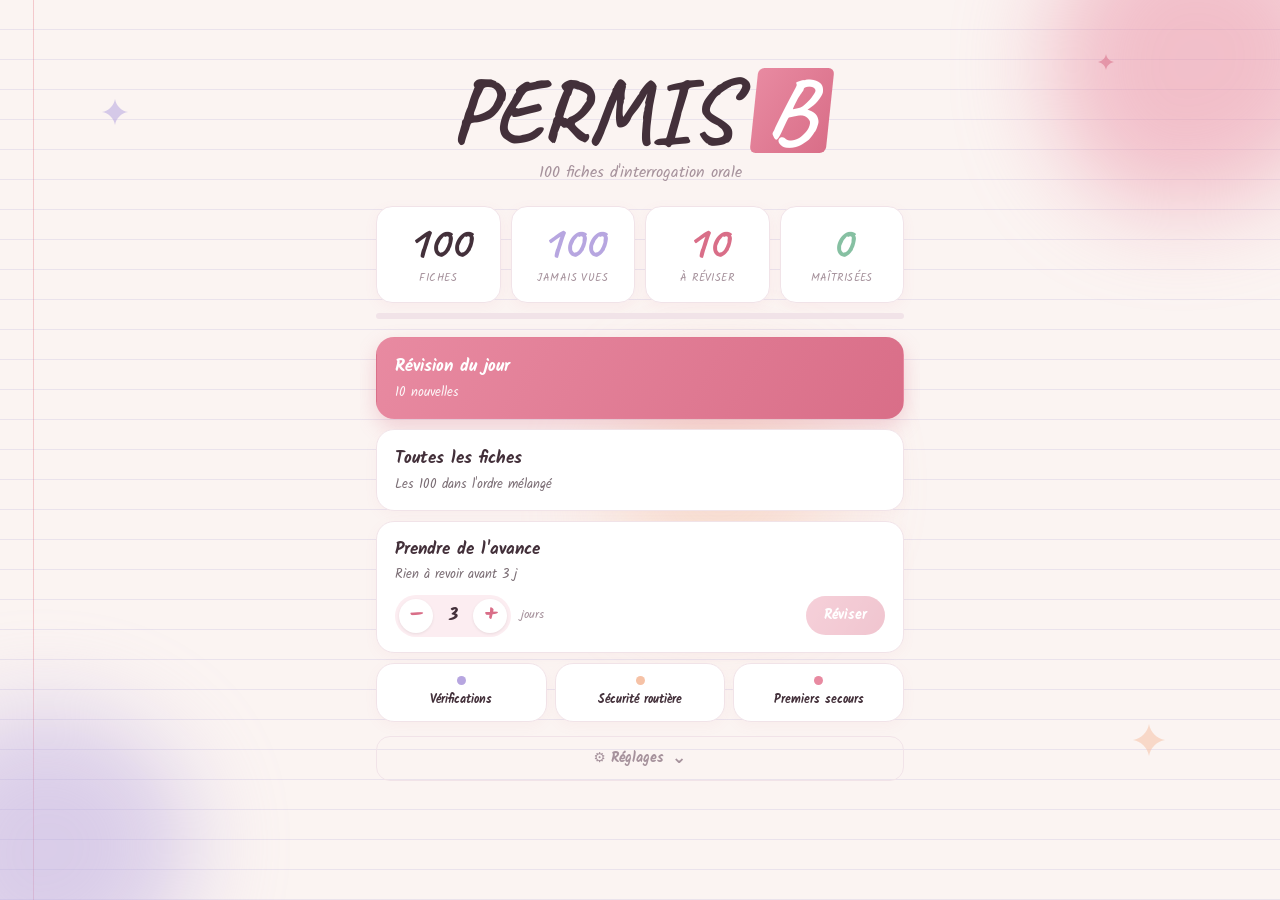
==== commit 0bf82591: "Add new stat for unseen fiches" ====
--- a/index.html
+++ b/index.html
@@ -32,6 +32,7 @@
 
     <div class="stats" id="stats">
       <div class="stat"><span class="stat-num" id="stat-total">0</span><span class="stat-lbl">fiches</span></div>
+      <div class="stat stat-new"><span class="stat-num" id="stat-new">0</span><span class="stat-lbl">jamais vues</span></div>
       <div class="stat stat-due"><span class="stat-num" id="stat-due">0</span><span class="stat-lbl">à réviser</span></div>
       <div class="stat stat-ok"><span class="stat-num" id="stat-mastered">0</span><span class="stat-lbl">maîtrisées</span></div>
     </div>
--- a/css/styles.css
+++ b/css/styles.css
@@ -85,8 +85,9 @@
   padding:12px 8px;text-align:center;border:1px solid var(--line-soft);
   box-shadow:0 4px 14px rgba(217,110,136,.06);
 }
-.stat-num{display:block;font-family:'Caveat',cursive;font-weight:700;font-size:2.9rem;line-height:1;color:var(--ink);}
-.stat-lbl{font-size:.7rem;text-transform:uppercase;letter-spacing:.06em;color:var(--muted);}
+.stat-num{display:block;font-family:'Caveat',cursive;font-weight:700;font-size:clamp(2rem,7vw,2.9rem);line-height:1;color:var(--ink);}
+.stat-lbl{font-size:.66rem;text-transform:uppercase;letter-spacing:.04em;color:var(--muted);}
+.stat-new .stat-num{color:var(--lavender);}
 .stat-due .stat-num{color:var(--rose-deep);}
 .stat-ok .stat-num{color:var(--sage);}
 
